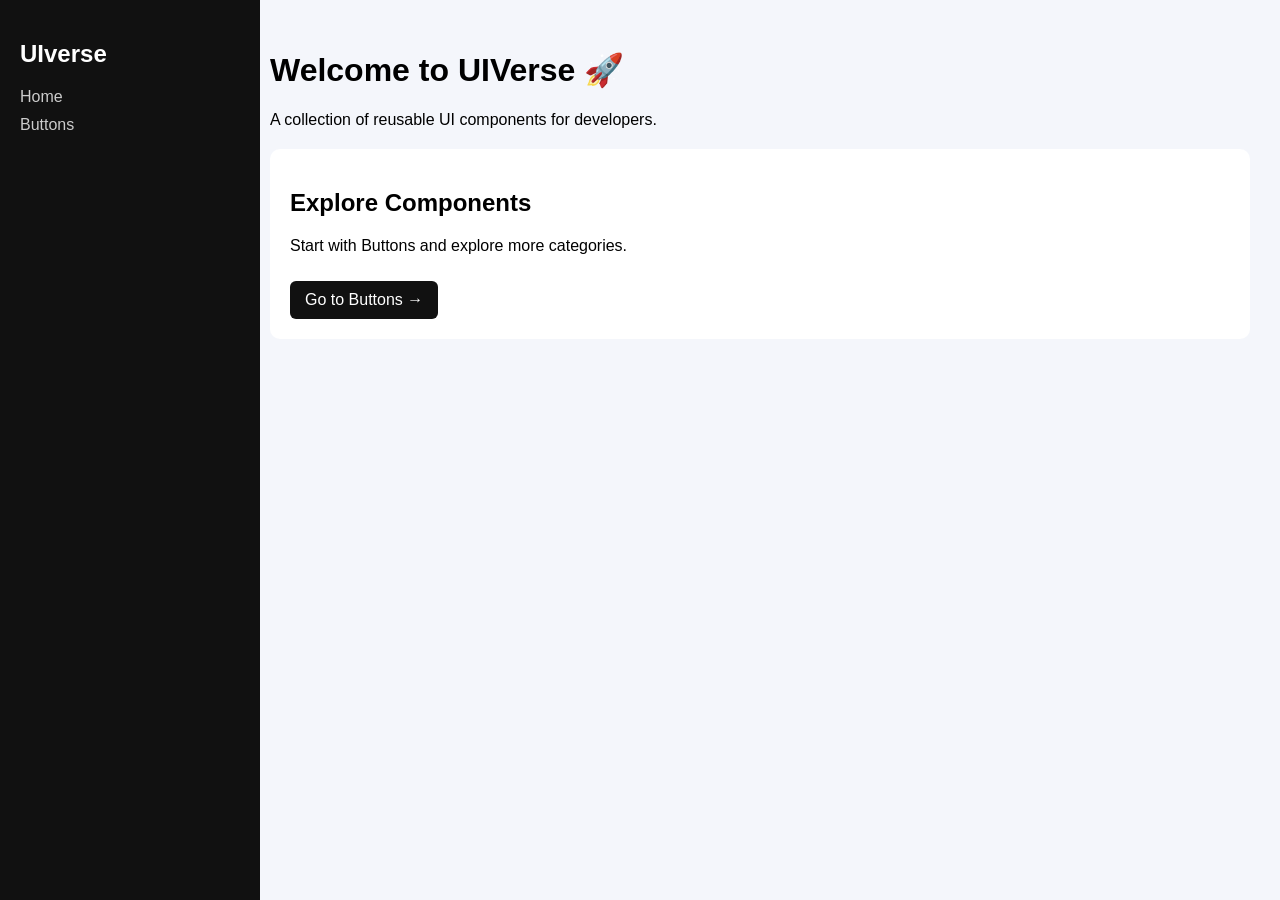
==== index.html @ 0907f0e8 "Project Added" ====
<!DOCTYPE html>
<html lang="en">
<head>
  <meta charset="UTF-8" />
  <meta name="viewport" content="width=device-width, initial-scale=1.0"/>
  <title>UIverse</title>
  <link rel="stylesheet" href="style.css" />
</head>
<body>

<div class="container">

  <!-- Sidebar -->
  <aside class="sidebar">
    <h2>UIverse</h2>
    <ul>
      <li><a href="index.html">Home</a></li>
      <li><a href="buttons.html">Buttons</a></li>
    </ul>
  </aside>

  <!-- Main Content -->
  <main class="main">
    <h1>Welcome to UIVerse 🚀</h1>
    <p>A collection of reusable UI components for developers.</p>

    <div class="home-card">
      <h2>Explore Components</h2>
      <p>Start with Buttons and explore more categories.</p>
      <a href="button.html" class="explore-btn">Go to Buttons →</a>
    </div>
  </main>

</div>

</body>
</html>
---- style.css ----
body {
    margin: 0;
    font-family: Arial, sans-serif;
    background: #f4f6fb;
  }
  
  /* Layout */
  .container {
    display: flex;
  }
  
  /* Sidebar */
  .sidebar {
    width: 220px;
    height: 100vh;
    background: #111;
    color: white;
    padding: 20px;
    position: fixed;
  }
  
  .sidebar h2 {
    margin-bottom: 20px;
  }
  
  .sidebar ul {
    list-style: none;
    padding: 0;
  }
  
  .sidebar li {
    margin: 10px 0;
  }
  
  .sidebar a {
    text-decoration: none;
    color: #ccc;
  }
  
  .sidebar a:hover,
  .sidebar .active a {
    color: white;
    font-weight: bold;
  }
  
  /* Main */
  .main {
    margin-left: 240px;
    padding: 30px;
    width: 100%;
  }
  
  /* Home Card */
  .home-card {
    background: white;
    padding: 20px;
    border-radius: 10px;
    margin-top: 20px;
  }
  
  /* Button */
  .gradient-btn {
    padding: 10px 20px;
    border: none;
    color: white;
    background: linear-gradient(45deg, #ff6b6b, #6c5ce7);
    border-radius: 6px;
    cursor: pointer;
  }
  
  /* Explore Button */
  .explore-btn {
    display: inline-block;
    margin-top: 10px;
    padding: 10px 15px;
    background: #111;
    color: white;
    text-decoration: none;
    border-radius: 6px;
  }
  
  /* Component Card */
  .component-card {
    background: white;
    padding: 20px;
    border-radius: 12px;
    margin-top: 20px;
    max-width: 400px;
  }
  
  /* Actions */
  .actions {
    margin-top: 10px;
  }
  
  .actions button {
    margin-right: 10px;
    padding: 6px 10px;
    border: none;
    background: #111;
    color: white;
    border-radius: 5px;
    cursor: pointer;
  }
  
  /* Code */
  .code-block {
    display: none;
    background: #0d1117;
    color: #00ffae;
    padding: 10px;
    margin-top: 10px;
    border-radius: 8px;
    font-size: 12px;
  }
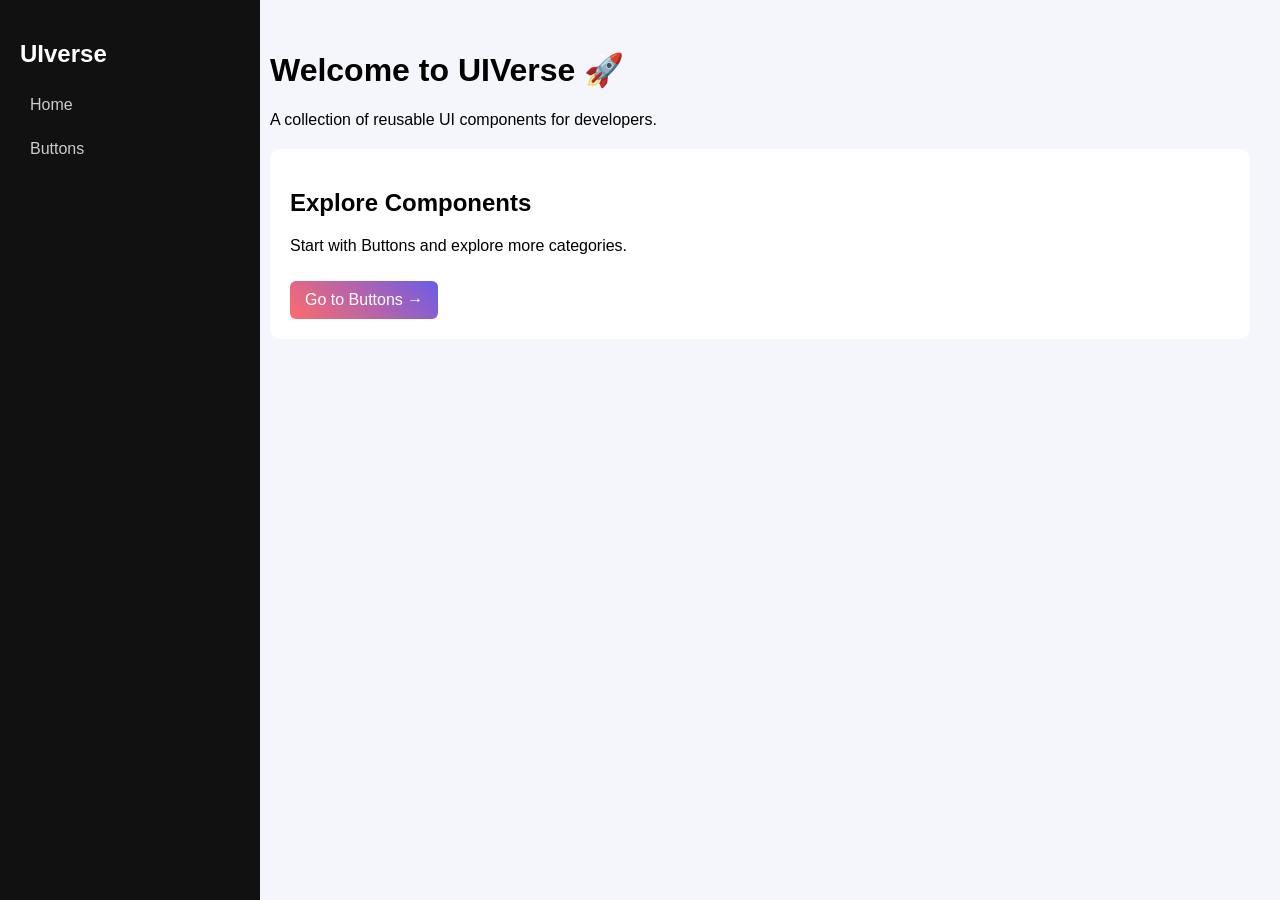
==== commit da2e51b3: "UI Improved" ====
--- a/index.html
+++ b/index.html
@@ -15,7 +15,7 @@
     <h2>UIverse</h2>
     <ul>
       <li><a href="index.html">Home</a></li>
-      <li><a href="buttons.html">Buttons</a></li>
+      <li><a href="button.html">Buttons</a></li>
     </ul>
   </aside>
 
--- a/style.css
+++ b/style.css
@@ -112,4 +112,43 @@
     margin-top: 10px;
     border-radius: 8px;
     font-size: 12px;
+  }
+
+  
+  .sidebar a {
+    display: block;
+    padding: 8px 10px;
+    border-radius: 6px;
+    transition: 0.2s;
+  }
+  
+  .sidebar a:hover {
+    background: #1f1f1f;
+  }
+  
+  .sidebar .active a {
+    background: #333;
+  }
+
+  header h1 {
+    background: linear-gradient(45deg, #ff6b6b, #6c5ce7);
+    color: transparent;
+  }
+
+  .home-card {
+    transition: 0.3s;
+  }
+  
+  .home-card:hover {
+    transform: translateY(-5px);
+    box-shadow: 0 10px 25px rgba(0,0,0,0.15);
+  }
+
+  .explore-btn {
+    background: linear-gradient(45deg, #ff6b6b, #6c5ce7);
+    transition: 0.3s;
+  }
+  
+  .explore-btn:hover {
+    transform: scale(1.05);
   }
